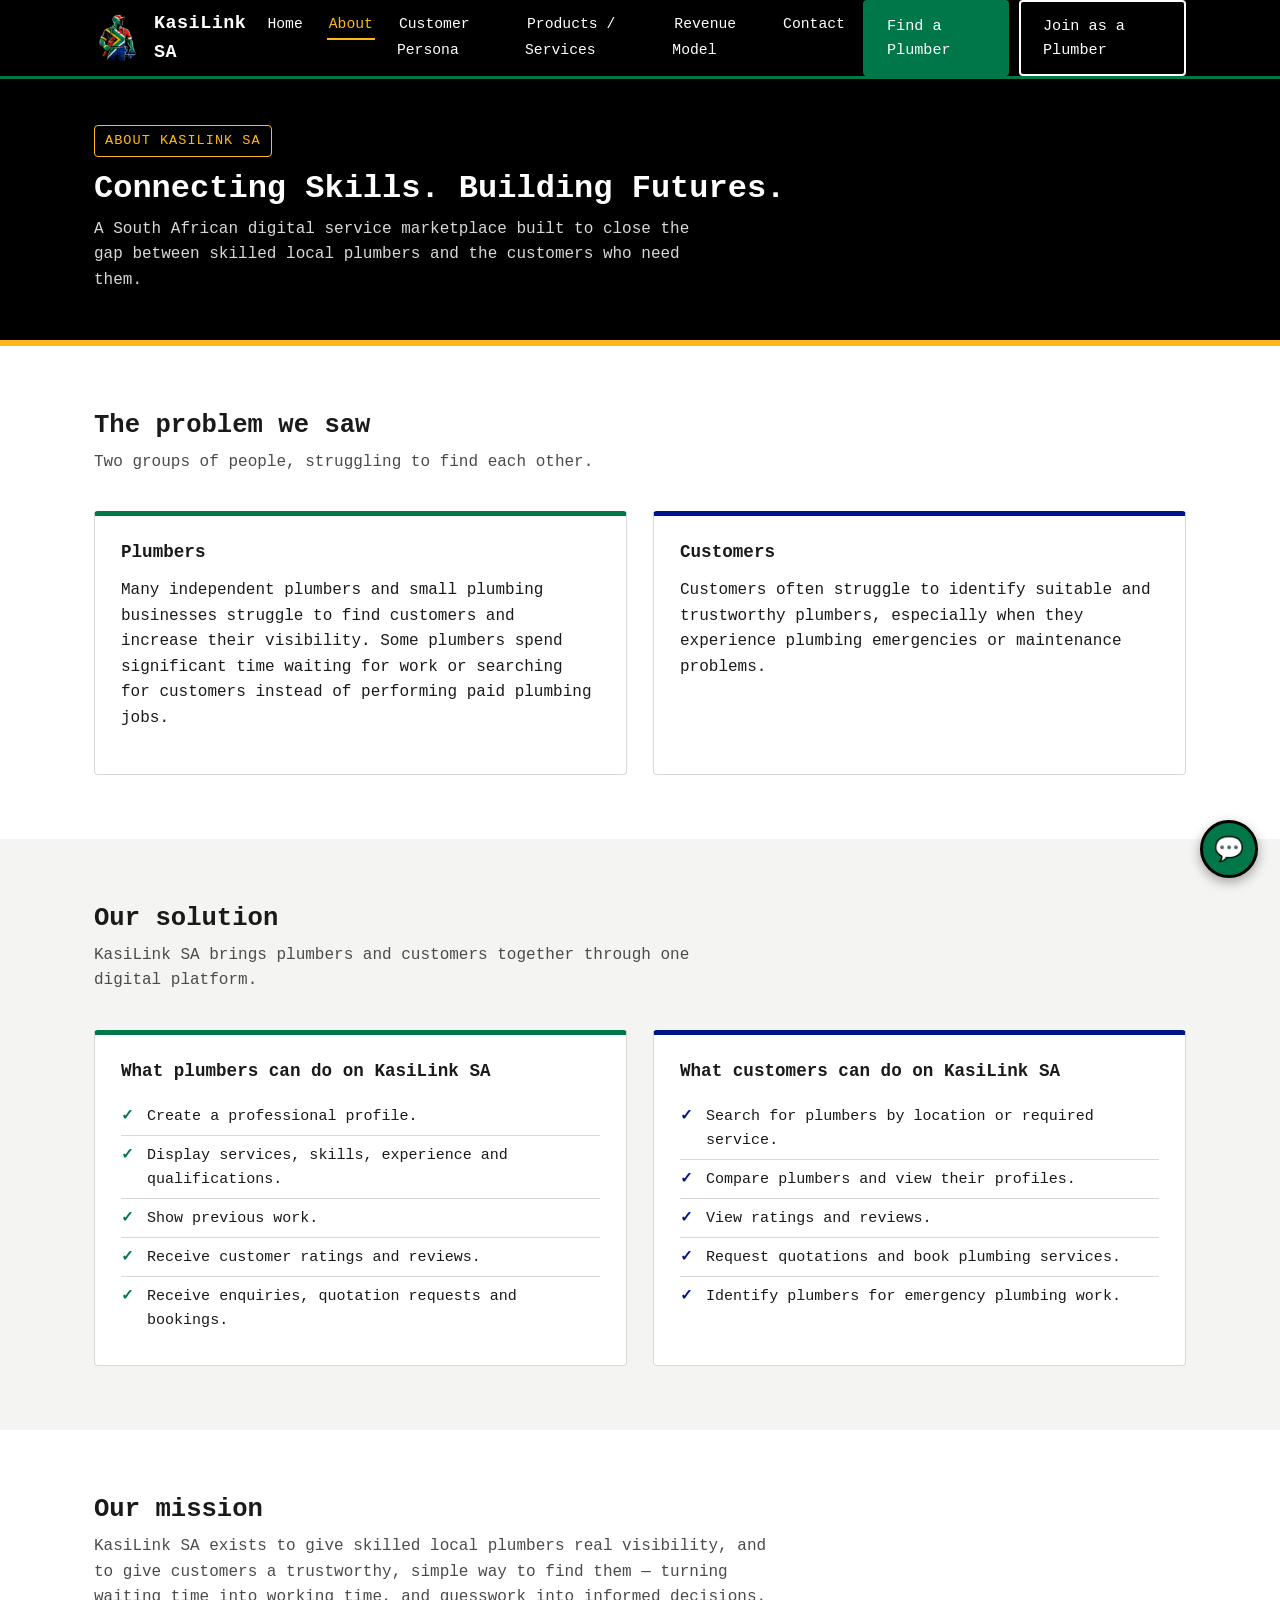
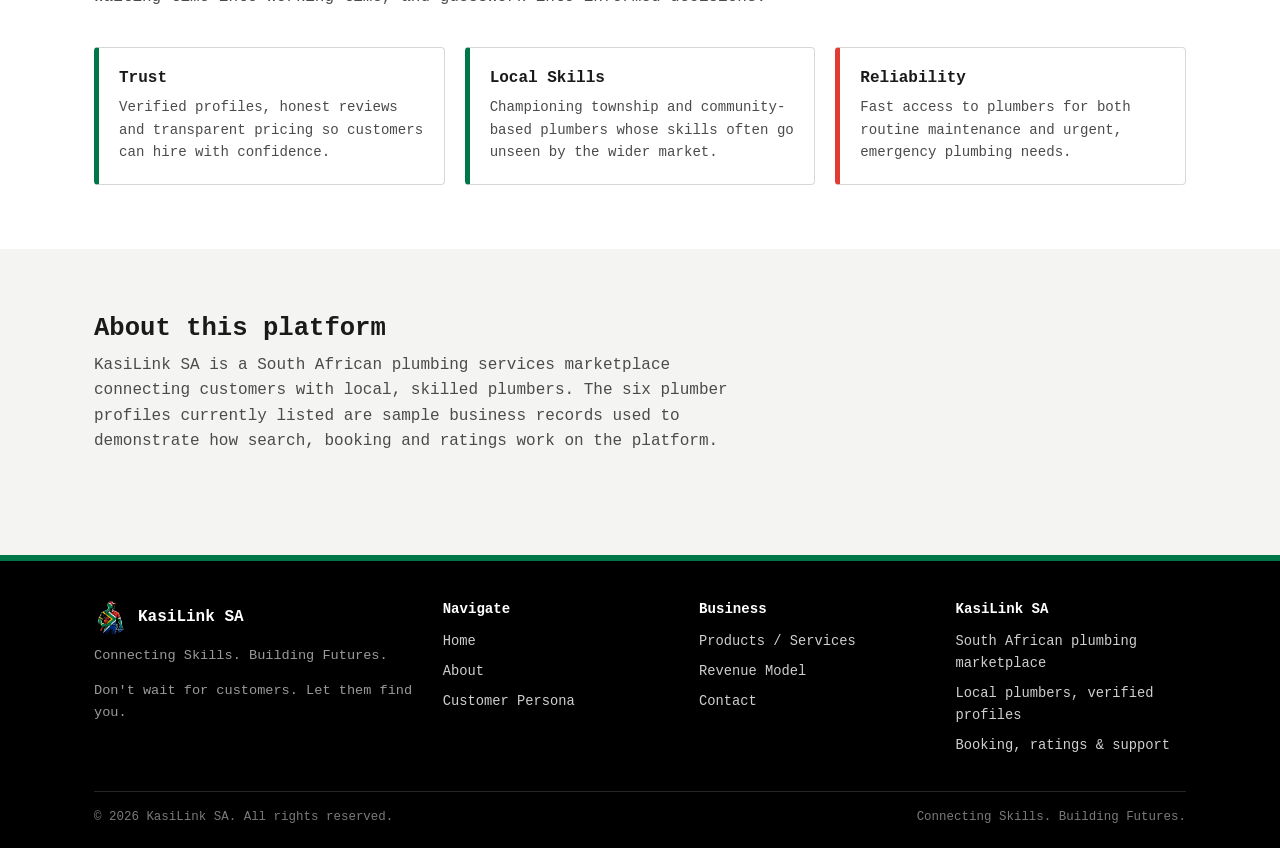
==== about.html @ 99293036 "Add files via upload" ====
<!DOCTYPE html>
<html lang="en">
<head>
<meta charset="UTF-8">
<meta name="viewport" content="width=device-width, initial-scale=1.0">
<title>About — KasiLink SA</title>
<meta name="description" content="Learn about KasiLink SA, a South African digital marketplace connecting skilled local plumbers with customers who need plumbing services.">
<link rel="stylesheet" href="css/style.css">
</head>
<body>

<!-- ============ HEADER ============ -->
<header class="site-header">
  <div class="container header-inner">
    <a href="index.html" class="brand">
      <img src="images/kasilink-logo.png" alt="KasiLink SA plumber logo">
      <span class="brand-name">KasiLink SA</span>
    </a>

    <button id="nav-toggle" class="nav-toggle" aria-expanded="false" aria-controls="main-nav">☰ Menu</button>

    <nav id="main-nav" class="main-nav" aria-label="Main navigation">
      <ul>
        <li><a href="index.html">Home</a></li>
        <li><a href="about.html" aria-current="page">About</a></li>
        <li><a href="persona.html">Customer Persona</a></li>
        <li><a href="services.html">Products / Services</a></li>
        <li><a href="revenue.html">Revenue Model</a></li>
        <li><a href="contact.html">Contact</a></li>
      </ul>
    </nav>

    <div class="header-cta">
      <a href="services.html#search" class="btn btn-primary">Find a Plumber</a>
      <a href="contact.html#join" class="btn btn-secondary">Join as a Plumber</a>
    </div>
  </div>
</header>

<!-- ============ PAGE HERO ============ -->
<section class="page-hero">
  <div class="container">
    <span class="hero-label">ABOUT KASILINK SA</span>
    <h1>Connecting Skills. Building Futures.</h1>
    <p>A South African digital service marketplace built to close the gap between skilled local plumbers and the customers who need them.</p>
  </div>
</section>

<!-- ============ THE PROBLEM ============ -->
<section class="section">
  <div class="container">
    <h2 class="section-title">The problem we saw</h2>
    <p class="section-sub">Two groups of people, struggling to find each other.</p>

    <div class="benefits-grid">
      <div class="benefit-panel plumber">
        <h3>Plumbers</h3>
        <p>Many independent plumbers and small plumbing businesses struggle to find customers and increase their visibility. Some plumbers spend significant time waiting for work or searching for customers instead of performing paid plumbing jobs.</p>
      </div>
      <div class="benefit-panel customer">
        <h3>Customers</h3>
        <p>Customers often struggle to identify suitable and trustworthy plumbers, especially when they experience plumbing emergencies or maintenance problems.</p>
      </div>
    </div>
  </div>
</section>

<!-- ============ OUR SOLUTION ============ -->
<section class="section section-alt">
  <div class="container">
    <h2 class="section-title">Our solution</h2>
    <p class="section-sub">KasiLink SA brings plumbers and customers together through one digital platform.</p>

    <div class="benefits-grid">
      <div class="benefit-panel plumber">
        <h3>What plumbers can do on KasiLink SA</h3>
        <ul>
          <li>Create a professional profile.</li>
          <li>Display services, skills, experience and qualifications.</li>
          <li>Show previous work.</li>
          <li>Receive customer ratings and reviews.</li>
          <li>Receive enquiries, quotation requests and bookings.</li>
        </ul>
      </div>
      <div class="benefit-panel customer">
        <h3>What customers can do on KasiLink SA</h3>
        <ul>
          <li>Search for plumbers by location or required service.</li>
          <li>Compare plumbers and view their profiles.</li>
          <li>View ratings and reviews.</li>
          <li>Request quotations and book plumbing services.</li>
          <li>Identify plumbers for emergency plumbing work.</li>
        </ul>
      </div>
    </div>
  </div>
</section>

<!-- ============ MISSION / VALUES ============ -->
<section class="section">
  <div class="container">
    <h2 class="section-title">Our mission</h2>
    <p class="section-sub" style="max-width:70ch;">KasiLink SA exists to give skilled local plumbers real visibility, and to give customers a trustworthy, simple way to find them — turning waiting time into working time, and guesswork into informed decisions.</p>

    <div class="service-grid">
      <div class="service-card">
        <h3>Trust</h3>
        <p>Verified profiles, honest reviews and transparent pricing so customers can hire with confidence.</p>
      </div>
      <div class="service-card">
        <h3>Local Skills</h3>
        <p>Championing township and community-based plumbers whose skills often go unseen by the wider market.</p>
      </div>
      <div class="service-card emergency">
        <h3>Reliability</h3>
        <p>Fast access to plumbers for both routine maintenance and urgent, emergency plumbing needs.</p>
      </div>
    </div>
  </div>
</section>

<!-- ============ ABOUT THIS PLATFORM ============ -->
<section class="section section-alt">
  <div class="container">
    <h2 class="section-title">About this platform</h2>
    <p class="section-sub mt-0" style="max-width:70ch;">KasiLink SA is a South African plumbing services marketplace connecting customers with local, skilled plumbers. The six plumber profiles currently listed are sample business records used to demonstrate how search, booking and ratings work on the platform.</p>
  </div>
</section>

<!-- ============ FOOTER ============ -->
<footer class="site-footer">
  <div class="container">
    <div class="footer-grid">
      <div>
        <div class="footer-brand">
          <img src="images/kasilink-logo.png" alt="KasiLink SA plumber logo">
          <span>KasiLink SA</span>
        </div>
        <p class="footer-tagline">Connecting Skills. Building Futures.</p>
        <p class="footer-tagline">Don't wait for customers. Let them find you.</p>
      </div>
      <div>
        <h4>Navigate</h4>
        <ul>
          <li><a href="index.html">Home</a></li>
          <li><a href="about.html">About</a></li>
          <li><a href="persona.html">Customer Persona</a></li>
        </ul>
      </div>
      <div>
        <h4>Business</h4>
        <ul>
          <li><a href="services.html">Products / Services</a></li>
          <li><a href="revenue.html">Revenue Model</a></li>
          <li><a href="contact.html">Contact</a></li>
        </ul>
      </div>
      <div>
        <h4>KasiLink SA</h4>
        <ul>
          <li>South African plumbing marketplace</li>
          <li>Local plumbers, verified profiles</li>
          <li>Booking, ratings &amp; support</li>
        </ul>
      </div>
    </div>
    <div class="footer-bottom">
      <span>&copy; 2026 KasiLink SA. All rights reserved.</span>
      <span>Connecting Skills. Building Futures.</span>
    </div>
  </div>
</footer>

<!-- ============ AI ASSISTANT (rule-based chat widget) ============ -->
<button id="chat-toggle" class="chat-toggle" aria-expanded="false" aria-controls="chat-panel" aria-label="Open KasiLink SA assistant">💬</button>

<div id="chat-panel" class="chat-panel" role="dialog" aria-label="KasiLink SA assistant">
  <div class="chat-head">
    <div class="chat-head-title">
      <img src="images/kasilink-logo.png" alt="">
      <span>KasiLink SA Assistant</span>
    </div>
    <button id="chat-close" class="chat-close" aria-label="Close assistant">✕</button>
  </div>
  <div id="chat-log" class="chat-log">
    <div class="chat-msg bot">Hi! I'm the KasiLink SA assistant. Ask me about services, pricing, bookings, emergencies, or joining as a plumber.</div>
  </div>
  <div id="chat-quick-replies" class="chat-quick-replies"></div>
  <form id="chat-form" class="chat-form">
    <input type="text" id="chat-input" placeholder="Type a question..." aria-label="Type a question for the assistant">
    <button type="submit">Send</button>
  </form>
  <p class="chat-disclaimer">KasiLink SA assistant — answers are grounded in our real service, price and plumber data.</p>
</div>

<script src="js/script.js"></script>
</body>
</html>
---- css/style.css ----
/* =========================================================
   KasiLink SA — Stylesheet
   South African plumbing services marketplace
   ========================================================= */

:root {
  /* South African flag colour palette */
  --sa-black: #000000;
  --sa-green: #007749;
  --sa-gold: #FFB81C;
  --sa-red: #E03C31;
  --sa-blue: #001489;
  --sa-white: #FFFFFF;

  /* Derived tones used for surfaces and hover states */
  --sa-green-dark: #00532f;
  --sa-blue-dark: #000d5e;
  --sa-gray-bg: #f4f4f2;
  --sa-gray-line: #d8d8d4;
  --sa-text: #1a1a1a;

  /* Type */
  --font-main: "Courier New", Courier, monospace;

  /* Layout */
  --max-width: 1140px;
  --radius: 4px;
  --header-height: 76px;
}

/* -------------------- Reset -------------------- */
* {
  box-sizing: border-box;
}

html {
  scroll-behavior: smooth;
}

body {
  margin: 0;
  font-family: var(--font-main);
  color: var(--sa-text);
  background: var(--sa-white);
  line-height: 1.6;
}

img {
  max-width: 100%;
  display: block;
}

a {
  color: var(--sa-blue);
  text-decoration: none;
}

a:hover {
  color: var(--sa-green);
}

h1, h2, h3, h4 {
  font-family: var(--font-main);
  line-height: 1.25;
  margin: 0 0 0.6em 0;
}

p {
  margin: 0 0 1em 0;
}

ul {
  margin: 0;
  padding: 0;
  list-style: none;
}

button {
  font-family: var(--font-main);
  cursor: pointer;
}

.container {
  max-width: var(--max-width);
  margin: 0 auto;
  padding: 0 24px;
}

/* Visible keyboard focus for accessibility */
a:focus-visible,
button:focus-visible,
input:focus-visible,
select:focus-visible,
textarea:focus-visible {
  outline: 3px solid var(--sa-gold);
  outline-offset: 2px;
}

@media (prefers-reduced-motion: reduce) {
  * {
    animation-duration: 0.01ms !important;
    transition-duration: 0.01ms !important;
    scroll-behavior: auto !important;
  }
}

/* -------------------- Buttons -------------------- */
.btn {
  display: inline-block;
  font-family: var(--font-main);
  font-size: 0.95rem;
  padding: 12px 22px;
  border-radius: var(--radius);
  border: 2px solid transparent;
  cursor: pointer;
  transition: background-color 0.15s ease, color 0.15s ease, border-color 0.15s ease;
}

.btn-primary {
  background: var(--sa-green);
  color: var(--sa-white);
  border-color: var(--sa-green);
}

.btn-primary:hover {
  background: var(--sa-gold);
  border-color: var(--sa-gold);
  color: var(--sa-black);
}

.btn-secondary {
  background: transparent;
  color: var(--sa-white);
  border-color: var(--sa-white);
}

.btn-secondary:hover {
  background: var(--sa-white);
  color: var(--sa-black);
}

.btn-blue {
  background: var(--sa-blue);
  color: var(--sa-white);
  border-color: var(--sa-blue);
}

.btn-blue:hover {
  background: var(--sa-gold);
  border-color: var(--sa-gold);
  color: var(--sa-black);
}

.btn-outline {
  background: transparent;
  color: var(--sa-blue);
  border-color: var(--sa-blue);
}

.btn-outline:hover {
  background: var(--sa-blue);
  color: var(--sa-white);
}

.btn-emergency {
  background: var(--sa-red);
  color: var(--sa-white);
  border-color: var(--sa-red);
}

.btn-emergency:hover {
  background: var(--sa-gold);
  border-color: var(--sa-gold);
  color: var(--sa-black);
}

.btn-block {
  width: 100%;
  text-align: center;
}

/* -------------------- Header -------------------- */
.site-header {
  position: sticky;
  top: 0;
  z-index: 100;
  background: var(--sa-black);
  border-bottom: 3px solid var(--sa-green);
}

.header-inner {
  display: flex;
  align-items: center;
  justify-content: space-between;
  gap: 16px;
  height: var(--header-height);
}

.brand {
  display: flex;
  align-items: center;
  gap: 12px;
  color: var(--sa-white);
}

.brand img {
  height: 48px;
  width: 48px;
  object-fit: contain;
  background: var(--sa-black);
  border-radius: 50%;
}

.brand-name {
  font-weight: bold;
  font-size: 1.15rem;
  letter-spacing: 0.5px;
  color: var(--sa-white);
}

.main-nav {
  display: flex;
}

.main-nav ul {
  display: flex;
  gap: 22px;
}

.main-nav a {
  color: var(--sa-white);
  font-size: 0.92rem;
  padding: 6px 2px;
  border-bottom: 2px solid transparent;
}

.main-nav a:hover,
.main-nav a[aria-current="page"] {
  color: var(--sa-gold);
  border-bottom-color: var(--sa-gold);
}

.header-cta {
  display: flex;
  align-items: center;
  gap: 10px;
}

.nav-toggle {
  display: none;
  background: transparent;
  border: 2px solid var(--sa-white);
  color: var(--sa-white);
  border-radius: var(--radius);
  padding: 8px 10px;
  font-size: 1rem;
}

@media (max-width: 900px) {
  .header-cta .btn-secondary {
    display: none;
  }
}

@media (max-width: 800px) {
  .nav-toggle {
    display: inline-block;
  }

  .main-nav {
    position: absolute;
    top: var(--header-height);
    left: 0;
    right: 0;
    background: var(--sa-black);
    border-bottom: 3px solid var(--sa-green);
    display: none;
  }

  .main-nav.open {
    display: block;
  }

  .main-nav ul {
    flex-direction: column;
    gap: 0;
    padding: 8px 24px 16px;
  }

  .main-nav a {
    display: block;
    padding: 12px 0;
    border-bottom: 1px solid #1c1c1c;
  }

  .header-cta {
    display: none;
  }
}

/* -------------------- Hero -------------------- */
.hero {
  background: var(--sa-black);
  color: var(--sa-white);
  padding: 64px 0;
  border-bottom: 6px solid var(--sa-gold);
}

.hero-inner {
  display: grid;
  grid-template-columns: 1.1fr 0.9fr;
  gap: 40px;
  align-items: center;
}

.hero-label {
  display: inline-block;
  color: var(--sa-gold);
  font-size: 0.85rem;
  letter-spacing: 1px;
  border: 1px solid var(--sa-gold);
  padding: 4px 10px;
  border-radius: var(--radius);
  margin-bottom: 18px;
}

.hero h1 {
  font-size: 2.4rem;
  margin-bottom: 18px;
}

.hero p {
  color: #d8d8d8;
  max-width: 46ch;
  margin-bottom: 26px;
}

.hero-actions {
  display: flex;
  gap: 14px;
  flex-wrap: wrap;
}

.hero-art {
  display: flex;
  justify-content: center;
  align-items: center;
}

.hero-art svg {
  width: 100%;
  max-width: 360px;
  height: auto;
}

.hero-logo {
  width: 100%;
  max-width: 320px;
  height: auto;
  filter: drop-shadow(0 12px 24px rgba(0, 0, 0, 0.18));
}

@media (max-width: 860px) {
  .hero-inner {
    grid-template-columns: 1fr;
  }

  .hero-art {
    order: -1;
  }
}

/* -------------------- Page header (non-home) -------------------- */
.page-hero {
  background: var(--sa-black);
  color: var(--sa-white);
  padding: 46px 0;
  border-bottom: 6px solid var(--sa-gold);
}

.page-hero .hero-label {
  margin-bottom: 12px;
}

.page-hero h1 {
  font-size: 2rem;
  margin-bottom: 8px;
}

.page-hero p {
  color: #d8d8d8;
  max-width: 62ch;
  margin: 0;
}

/* -------------------- Sections -------------------- */
.section {
  padding: 64px 0;
}

.section-alt {
  background: var(--sa-gray-bg);
}

.section-title {
  font-size: 1.6rem;
  margin-bottom: 8px;
}

.section-sub {
  color: #4b4b4b;
  max-width: 62ch;
  margin-bottom: 36px;
}

/* -------------------- How it works -------------------- */
.steps {
  display: grid;
  grid-template-columns: repeat(4, 1fr);
  gap: 22px;
}

.step-card {
  background: var(--sa-white);
  border: 1px solid var(--sa-gray-line);
  border-top: 4px solid var(--sa-green);
  border-radius: var(--radius);
  padding: 22px;
}

.step-num {
  font-weight: bold;
  color: var(--sa-green);
  font-size: 1.4rem;
  margin-bottom: 10px;
}

.step-card h3 {
  font-size: 1rem;
  margin-bottom: 8px;
}

.step-card p {
  font-size: 0.92rem;
  color: #4b4b4b;
  margin: 0;
}

@media (max-width: 900px) {
  .steps {
    grid-template-columns: 1fr 1fr;
  }
}

@media (max-width: 560px) {
  .steps {
    grid-template-columns: 1fr;
  }
}

/* -------------------- Benefits -------------------- */
.benefits-grid {
  display: grid;
  grid-template-columns: 1fr 1fr;
  gap: 26px;
}

.benefit-panel {
  background: var(--sa-white);
  border: 1px solid var(--sa-gray-line);
  border-radius: var(--radius);
  padding: 26px;
}

.benefit-panel.customer {
  border-top: 5px solid var(--sa-blue);
}

.benefit-panel.plumber {
  border-top: 5px solid var(--sa-green);
}

.benefit-panel h3 {
  font-size: 1.1rem;
  margin-bottom: 14px;
}

.benefit-panel li {
  padding: 7px 0 7px 26px;
  position: relative;
  font-size: 0.94rem;
  border-bottom: 1px solid var(--sa-gray-line);
}

.benefit-panel li:last-child {
  border-bottom: none;
}

.benefit-panel.customer li::before {
  content: "✓";
  position: absolute;
  left: 0;
  color: var(--sa-blue);
  font-weight: bold;
}

.benefit-panel.plumber li::before {
  content: "✓";
  position: absolute;
  left: 0;
  color: var(--sa-green);
  font-weight: bold;
}

@media (max-width: 760px) {
  .benefits-grid {
    grid-template-columns: 1fr;
  }
}

/* -------------------- Find a Plumber search -------------------- */
.search-panel {
  background: var(--sa-white);
  border: 1px solid var(--sa-gray-line);
  border-radius: var(--radius);
  padding: 26px;
  box-shadow: 0 6px 0 var(--sa-black);
}

.search-form {
  display: grid;
  grid-template-columns: 1fr 1fr auto;
  gap: 14px;
  align-items: end;
}

.field {
  display: flex;
  flex-direction: column;
  gap: 6px;
}

.field label {
  font-size: 0.82rem;
  color: #4b4b4b;
}

.field input,
.field select {
  font-family: var(--font-main);
  padding: 11px 12px;
  border: 1px solid var(--sa-gray-line);
  border-radius: var(--radius);
  font-size: 0.95rem;
  background: var(--sa-white);
}

@media (max-width: 760px) {
  .search-form {
    grid-template-columns: 1fr;
  }
}

#search-results {
  margin-top: 26px;
}

#search-status {
  font-size: 0.9rem;
  color: #4b4b4b;
  margin-bottom: 14px;
}

/* -------------------- Plumber cards -------------------- */
.plumber-grid {
  display: grid;
  grid-template-columns: repeat(3, 1fr);
  gap: 22px;
}

@media (max-width: 900px) {
  .plumber-grid {
    grid-template-columns: 1fr 1fr;
  }
}

@media (max-width: 620px) {
  .plumber-grid {
    grid-template-columns: 1fr;
  }
}

.plumber-card {
  background: var(--sa-white);
  border: 1px solid var(--sa-gray-line);
  border-radius: var(--radius);
  overflow: hidden;
  display: flex;
  flex-direction: column;
}

.plumber-photo {
  height: 130px;
  display: flex;
  align-items: center;
  justify-content: center;
  background: var(--sa-black);
  color: var(--sa-white);
  font-size: 1.8rem;
  font-weight: bold;
  letter-spacing: 1px;
  position: relative;
  overflow: hidden;
}

.plumber-photo::after {
  content: "";
  position: absolute;
  left: 0;
  right: 0;
  bottom: 0;
  height: 5px;
  background: linear-gradient(90deg, var(--sa-green) 0 33%, var(--sa-gold) 33% 66%, var(--sa-red) 66% 100%);
}

.plumber-body {
  padding: 18px;
  display: flex;
  flex-direction: column;
  gap: 8px;
  flex: 1;
}

.plumber-name {
  font-size: 1.05rem;
  font-weight: bold;
  margin: 0;
}

.plumber-spec {
  color: var(--sa-blue);
  font-size: 0.85rem;
}

.plumber-meta {
  display: flex;
  justify-content: space-between;
  font-size: 0.85rem;
  color: #4b4b4b;
  border-top: 1px dashed var(--sa-gray-line);
  border-bottom: 1px dashed var(--sa-gray-line);
  padding: 8px 0;
}

.plumber-rating {
  color: var(--sa-gold);
  font-weight: bold;
}

.plumber-rating span.count {
  color: #4b4b4b;
  font-weight: normal;
  font-size: 0.82rem;
}

.plumber-review {
  font-size: 0.85rem;
  font-style: italic;
  color: #4b4b4b;
  background: var(--sa-gray-bg);
  padding: 8px 10px;
  border-radius: var(--radius);
}

.review-tag {
  display: inline-block;
  font-style: normal;
  font-size: 0.68rem;
  letter-spacing: 0.5px;
  background: var(--sa-gold);
  color: var(--sa-black);
  padding: 2px 6px;
  border-radius: var(--radius);
  margin-bottom: 6px;
}

.plumber-actions {
  display: flex;
  gap: 8px;
  margin-top: auto;
  padding-top: 6px;
}

.plumber-actions .btn {
  flex: 1;
  padding: 9px 10px;
  font-size: 0.85rem;
  text-align: center;
}

.emergency-badge {
  display: inline-block;
  background: var(--sa-red);
  color: var(--sa-white);
  font-size: 0.72rem;
  padding: 3px 8px;
  border-radius: var(--radius);
}

.demo-note {
  font-size: 0.78rem;
  color: #6b6b6b;
  border-left: 3px solid var(--sa-gold);
  padding: 8px 12px;
  background: var(--sa-gray-bg);
  margin-bottom: 30px;
}

/* -------------------- Services list -------------------- */
.service-grid {
  display: grid;
  grid-template-columns: repeat(3, 1fr);
  gap: 20px;
}

@media (max-width: 900px) {
  .service-grid {
    grid-template-columns: 1fr 1fr;
  }
}

@media (max-width: 560px) {
  .service-grid {
    grid-template-columns: 1fr;
  }
}

.service-card {
  background: var(--sa-white);
  border: 1px solid var(--sa-gray-line);
  border-left: 5px solid var(--sa-green);
  border-radius: var(--radius);
  padding: 20px;
}

.service-card.emergency {
  border-left-color: var(--sa-red);
}

.service-card h3 {
  font-size: 1rem;
  margin-bottom: 8px;
}

.service-card p {
  font-size: 0.88rem;
  color: #4b4b4b;
  margin: 0;
}

.service-card .service-price {
  font-size: 1.1rem;
  font-weight: bold;
  color: var(--sa-blue);
}

.service-card.emergency .service-price {
  color: var(--sa-red);
}

/* -------------------- Persona cards -------------------- */
.persona-grid {
  display: grid;
  grid-template-columns: 1fr 1fr;
  gap: 26px;
}

@media (max-width: 800px) {
  .persona-grid {
    grid-template-columns: 1fr;
  }
}

.persona-card {
  background: var(--sa-white);
  border: 1px solid var(--sa-gray-line);
  border-radius: var(--radius);
  overflow: hidden;
}

.persona-head {
  display: flex;
  align-items: center;
  gap: 14px;
  padding: 20px;
  color: var(--sa-white);
}

.persona-head.customer-head {
  background: var(--sa-blue);
}

.persona-head.plumber-head {
  background: var(--sa-green);
}

.persona-avatar {
  width: 54px;
  height: 54px;
  border-radius: 50%;
  background: rgba(255, 255, 255, 0.15);
  display: flex;
  align-items: center;
  justify-content: center;
  font-weight: bold;
  font-size: 1.2rem;
  flex-shrink: 0;
}

.persona-head h3 {
  margin: 0;
  font-size: 1.1rem;
}

.persona-head p {
  margin: 0;
  font-size: 0.82rem;
  opacity: 0.9;
}

.persona-body {
  padding: 20px;
}

.persona-body dl {
  display: grid;
  grid-template-columns: 110px 1fr;
  row-gap: 10px;
  column-gap: 10px;
  margin: 0 0 16px 0;
  font-size: 0.88rem;
}

.persona-body dt {
  color: #6b6b6b;
}

.persona-body dd {
  margin: 0;
}

.persona-body h4 {
  font-size: 0.88rem;
  margin: 14px 0 8px;
  color: var(--sa-black);
  border-bottom: 2px solid var(--sa-gold);
  display: inline-block;
  padding-bottom: 2px;
}

.persona-body ul li {
  font-size: 0.86rem;
  padding: 4px 0 4px 18px;
  position: relative;
}

.persona-body ul li::before {
  content: "—";
  position: absolute;
  left: 0;
  color: var(--sa-gold);
}

/* -------------------- Revenue model -------------------- */
.revenue-grid {
  display: grid;
  grid-template-columns: repeat(3, 1fr);
  gap: 20px;
  margin-bottom: 40px;
}

@media (max-width: 900px) {
  .revenue-grid {
    grid-template-columns: 1fr;
  }
}

.revenue-card {
  background: var(--sa-white);
  border: 1px solid var(--sa-gray-line);
  border-radius: var(--radius);
  padding: 22px;
  border-top: 4px solid var(--sa-blue);
}

.revenue-card h3 {
  font-size: 1rem;
  margin-bottom: 8px;
}

.revenue-card p {
  font-size: 0.88rem;
  color: #4b4b4b;
  margin: 0;
}

.calculator {
  background: var(--sa-black);
  color: var(--sa-white);
  border-radius: var(--radius);
  padding: 30px;
  display: grid;
  grid-template-columns: 1fr 1fr;
  gap: 30px;
}

@media (max-width: 800px) {
  .calculator {
    grid-template-columns: 1fr;
  }
}

.calculator h3 {
  color: var(--sa-gold);
  font-size: 1.05rem;
  margin-bottom: 16px;
}

.calc-form .field label {
  color: #cfcfcf;
}

.calc-form .field {
  margin-bottom: 16px;
}

.calc-form input,
.calc-form select {
  width: 100%;
}

.calc-results {
  border-left: 1px solid #333;
  padding-left: 30px;
}

@media (max-width: 800px) {
  .calc-results {
    border-left: none;
    padding-left: 0;
    border-top: 1px solid #333;
    padding-top: 20px;
  }
}

.calc-row {
  display: flex;
  justify-content: space-between;
  padding: 10px 0;
  border-bottom: 1px dashed #333;
  font-size: 0.92rem;
}

.calc-row.total {
  border-bottom: none;
  padding-top: 14px;
  font-size: 1.1rem;
  font-weight: bold;
  color: var(--sa-gold);
}

.calc-row .value.positive {
  color: var(--sa-green);
}

.calc-row .value.negative {
  color: var(--sa-red);
}

/* -------------------- Forms (booking / contact / rating) -------------------- */
.form-card {
  background: var(--sa-white);
  border: 1px solid var(--sa-gray-line);
  border-radius: var(--radius);
  padding: 28px;
  max-width: 560px;
}

.form-card .field {
  margin-bottom: 16px;
}

.form-card input,
.form-card select,
.form-card textarea {
  width: 100%;
  font-family: var(--font-main);
  padding: 11px 12px;
  border: 1px solid var(--sa-gray-line);
  border-radius: var(--radius);
  font-size: 0.95rem;
}

.form-card textarea {
  resize: vertical;
  min-height: 110px;
}

.form-msg {
  margin-top: 14px;
  padding: 12px 14px;
  border-radius: var(--radius);
  font-size: 0.9rem;
  display: none;
}

.form-msg.success {
  display: block;
  background: #e6f4ec;
  color: var(--sa-green-dark);
  border: 1px solid var(--sa-green);
}

.form-msg.error {
  display: block;
  background: #fbeceb;
  color: var(--sa-red);
  border: 1px solid var(--sa-red);
}

/* Star rating */
.star-rating {
  display: flex;
  gap: 6px;
  font-size: 1.6rem;
  margin-bottom: 6px;
}

.star-rating button {
  background: none;
  border: none;
  color: var(--sa-gray-line);
  padding: 0;
  line-height: 1;
}

.star-rating button.filled {
  color: var(--sa-gold);
}

/* -------------------- Contact page -------------------- */
.contact-layout {
  display: grid;
  grid-template-columns: 1fr 1fr;
  gap: 34px;
  align-items: start;
}

@media (max-width: 860px) {
  .contact-layout {
    grid-template-columns: 1fr;
  }
}

.contact-info-card {
  background: var(--sa-black);
  color: var(--sa-white);
  border-radius: var(--radius);
  padding: 28px;
}

.contact-info-card h3 {
  color: var(--sa-gold);
  font-size: 1.05rem;
}

.contact-info-card ul li {
  padding: 10px 0;
  border-bottom: 1px solid #262626;
  font-size: 0.92rem;
}

.contact-info-card ul li:last-child {
  border-bottom: none;
}

.contact-info-card .label {
  display: block;
  color: #9a9a9a;
  font-size: 0.75rem;
  margin-bottom: 2px;
}

/* -------------------- CTA band -------------------- */
.cta-band {
  background: var(--sa-blue);
  color: var(--sa-white);
  padding: 48px 0;
  text-align: center;
}

.cta-band h2 {
  color: var(--sa-white);
  font-size: 1.5rem;
}

.cta-band p {
  color: #d7d7ec;
  margin-bottom: 22px;
}

.cta-band .btn-group {
  display: flex;
  justify-content: center;
  gap: 14px;
  flex-wrap: wrap;
}

/* -------------------- Footer -------------------- */
.site-footer {
  background: var(--sa-black);
  color: #cfcfcf;
  padding: 40px 0 20px;
  border-top: 6px solid var(--sa-green);
}

.footer-grid {
  display: grid;
  grid-template-columns: 1.4fr 1fr 1fr 1fr;
  gap: 26px;
  margin-bottom: 26px;
}

@media (max-width: 760px) {
  .footer-grid {
    grid-template-columns: 1fr 1fr;
  }
}

.footer-brand {
  display: flex;
  align-items: center;
  gap: 10px;
  margin-bottom: 10px;
}

.footer-brand img {
  height: 34px;
  width: 34px;
  border-radius: 50%;
}

.footer-brand span {
  color: var(--sa-white);
  font-weight: bold;
}

.footer-tagline {
  font-size: 0.85rem;
  color: #9a9a9a;
}

.site-footer h4 {
  color: var(--sa-white);
  font-size: 0.88rem;
  margin-bottom: 12px;
}

.site-footer ul li {
  margin-bottom: 8px;
  font-size: 0.86rem;
}

.site-footer a {
  color: #cfcfcf;
}

.site-footer a:hover {
  color: var(--sa-gold);
}

.footer-bottom {
  border-top: 1px solid #262626;
  padding-top: 16px;
  font-size: 0.78rem;
  color: #7a7a7a;
  display: flex;
  justify-content: space-between;
  flex-wrap: wrap;
  gap: 8px;
}

/* -------------------- Utility -------------------- */
.text-center {
  text-align: center;
}

.mt-0 {
  margin-top: 0;
}

.badge-flag {
  display: inline-flex;
  gap: 3px;
  vertical-align: middle;
}

.badge-flag span {
  width: 10px;
  height: 10px;
  border-radius: 2px;
}

/* -------------------------------------------------------
   AI ASSISTANT CHAT WIDGET (rule-based, vanilla JS only)
   ------------------------------------------------------- */
.chat-toggle {
  position: fixed;
  right: 22px;
  bottom: 22px;
  z-index: 200;
  width: 58px;
  height: 58px;
  border-radius: 50%;
  background: var(--sa-green);
  color: var(--sa-white);
  border: 3px solid var(--sa-black);
  font-size: 1.5rem;
  box-shadow: 0 4px 12px rgba(0, 0, 0, 0.35);
  display: flex;
  align-items: center;
  justify-content: center;
}

.chat-toggle:hover {
  background: var(--sa-gold);
  color: var(--sa-black);
}

.chat-panel {
  position: fixed;
  right: 22px;
  bottom: 90px;
  z-index: 200;
  width: 320px;
  max-width: calc(100vw - 44px);
  max-height: 70vh;
  background: var(--sa-white);
  border: 2px solid var(--sa-black);
  border-radius: var(--radius);
  display: none;
  flex-direction: column;
  overflow: hidden;
  box-shadow: 0 10px 30px rgba(0, 0, 0, 0.35);
}

.chat-panel.open {
  display: flex;
}

.chat-head {
  background: var(--sa-black);
  color: var(--sa-white);
  padding: 12px 14px;
  display: flex;
  align-items: center;
  justify-content: space-between;
  border-bottom: 3px solid var(--sa-green);
}

.chat-head-title {
  display: flex;
  align-items: center;
  gap: 8px;
  font-size: 0.9rem;
}

.chat-head-title img {
  height: 26px;
  width: 26px;
  border-radius: 50%;
}

.chat-close {
  background: none;
  border: none;
  color: var(--sa-white);
  font-size: 1.1rem;
  line-height: 1;
  padding: 2px 6px;
}

.chat-close:hover {
  color: var(--sa-gold);
}

.chat-log {
  flex: 1;
  overflow-y: auto;
  padding: 14px;
  display: flex;
  flex-direction: column;
  gap: 10px;
  background: var(--sa-gray-bg);
}

.chat-msg {
  max-width: 85%;
  padding: 9px 11px;
  border-radius: var(--radius);
  font-size: 0.85rem;
  line-height: 1.45;
}

.chat-msg.bot {
  background: var(--sa-white);
  border: 1px solid var(--sa-gray-line);
  align-self: flex-start;
}

.chat-msg.user {
  background: var(--sa-blue);
  color: var(--sa-white);
  align-self: flex-end;
}

.chat-quick-replies {
  display: flex;
  flex-wrap: wrap;
  gap: 6px;
  padding: 0 14px 10px;
  background: var(--sa-gray-bg);
}

.chat-quick-replies button {
  background: var(--sa-white);
  border: 1px solid var(--sa-blue);
  color: var(--sa-blue);
  font-size: 0.75rem;
  padding: 5px 9px;
  border-radius: 12px;
}

.chat-quick-replies button:hover {
  background: var(--sa-blue);
  color: var(--sa-white);
}

.chat-form {
  display: flex;
  gap: 8px;
  padding: 10px;
  border-top: 1px solid var(--sa-gray-line);
  background: var(--sa-white);
}

.chat-form input {
  flex: 1;
  font-family: var(--font-main);
  padding: 9px 10px;
  border: 1px solid var(--sa-gray-line);
  border-radius: var(--radius);
  font-size: 0.85rem;
}

.chat-form button {
  background: var(--sa-green);
  color: var(--sa-white);
  border: none;
  border-radius: var(--radius);
  padding: 9px 14px;
  font-size: 0.85rem;
}

.chat-form button:hover {
  background: var(--sa-gold);
  color: var(--sa-black);
}

.chat-disclaimer {
  font-size: 0.68rem;
  color: #7a7a7a;
  padding: 6px 12px 10px;
  background: var(--sa-white);
  text-align: center;
}

@media (max-width: 420px) {
  .chat-panel {
    right: 12px;
    left: 12px;
    width: auto;
  }
  .chat-toggle {
    right: 16px;
    bottom: 16px;
  }
}

/* =========================================================
   ADDED — plumber contact actions, profile modal, status text
   ========================================================= */

.plumber-contact-actions {
  display: flex;
  gap: 6px;
  margin-top: 6px;
}

.plumber-contact-actions .btn-small {
  flex: 1;
  text-align: center;
}

.btn-small {
  display: inline-block;
  padding: 7px 8px;
  font-size: 0.75rem;
  border: 1px solid var(--sa-blue);
  border-radius: var(--radius);
  color: var(--sa-blue);
  background: var(--sa-white);
}

.btn-small:hover {
  background: var(--sa-blue);
  color: var(--sa-white);
}

#search-status,
#directory-status,
#availability-status {
  font-size: 0.85rem;
  color: #5a5a5a;
  margin: 0 0 14px;
}

/* -------------------- Plumber profile modal -------------------- */
.profile-modal {
  display: none;
  position: fixed;
  inset: 0;
  background: rgba(0, 0, 0, 0.55);
  z-index: 200;
  align-items: center;
  justify-content: center;
  padding: 20px;
}

.profile-modal.open {
  display: flex;
}

.profile-modal-card {
  background: var(--sa-white);
  border-radius: var(--radius);
  max-width: 480px;
  width: 100%;
  max-height: 88vh;
  overflow-y: auto;
  padding: 26px;
  position: relative;
}

.profile-modal-close {
  position: absolute;
  top: 12px;
  right: 12px;
  background: none;
  border: none;
  font-size: 1.1rem;
  cursor: pointer;
  color: var(--sa-text);
}

.profile-photo {
  width: 76px;
  height: 76px;
  border-radius: 50%;
  background: var(--sa-black);
  color: var(--sa-white);
  display: flex;
  align-items: center;
  justify-content: center;
  font-size: 1.4rem;
  font-weight: bold;
  margin-bottom: 12px;
  position: relative;
  overflow: hidden;
}

/* Real plumber photos (once uploaded to images/plumbers/) sit on top of
   the initials as a background fallback — see plumberAvatarHtml() in
   js/script.js. If the image 404s, its onerror handler removes the <img>
   and the initials show through automatically. */
.plumber-photo img,
.profile-photo img {
  position: absolute;
  inset: 0;
  width: 100%;
  height: 100%;
  object-fit: cover;
  z-index: 2;
}

.plumber-photo-fallback {
  position: relative;
  z-index: 1;
}

.plumber-photo.has-photo::after {
  z-index: 3;
}

.profile-modal-card h2 {
  margin: 0 0 4px;
}

.profile-spec {
  color: var(--sa-blue);
  margin: 0 0 10px;
}

.profile-list {
  list-style: none;
  padding: 0;
  margin: 14px 0;
  display: flex;
  flex-direction: column;
  gap: 6px;
  font-size: 0.9rem;
}

.profile-background {
  font-size: 0.88rem;
  color: #4b4b4b;
  background: var(--sa-gray-bg);
  padding: 10px 12px;
  border-radius: var(--radius);
}

.profile-actions {
  display: flex;
  flex-wrap: wrap;
  gap: 8px;
  margin-top: 16px;
}

.profile-actions .btn-primary {
  flex: 1 1 100%;
}
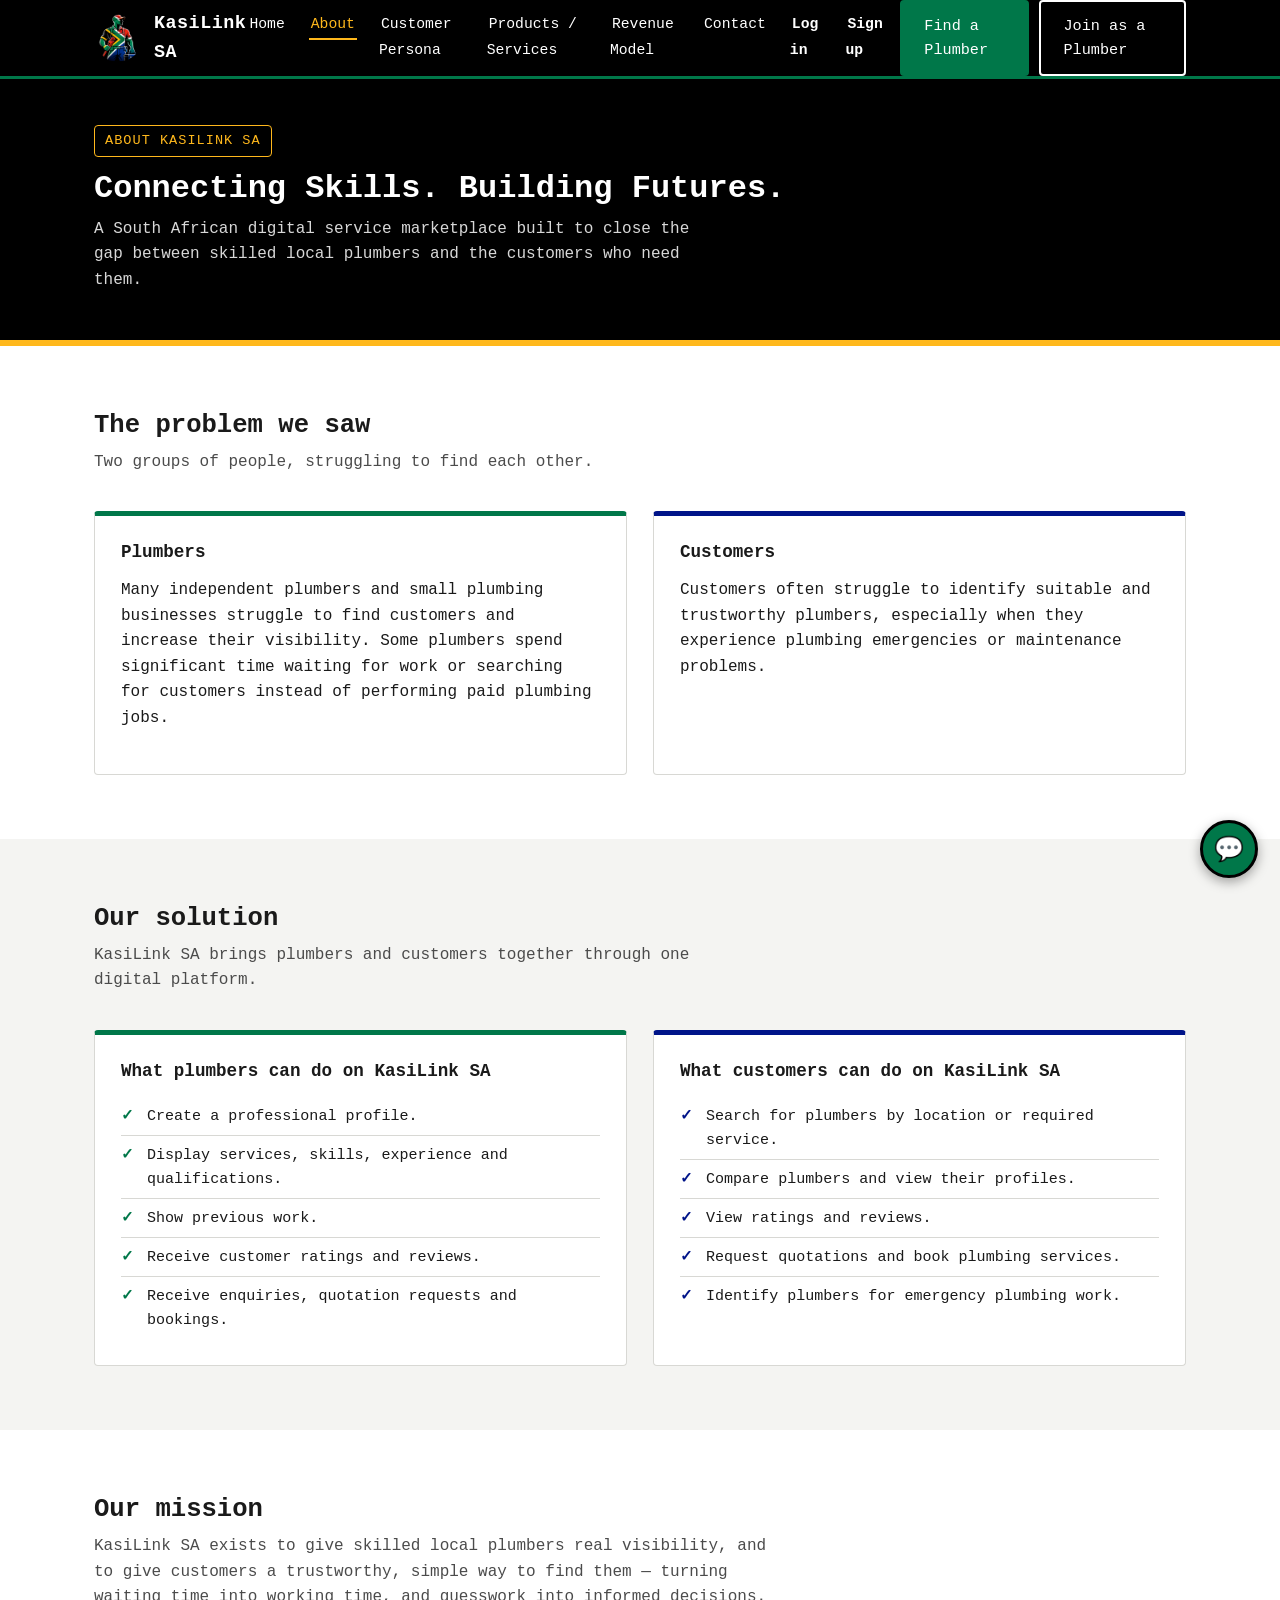
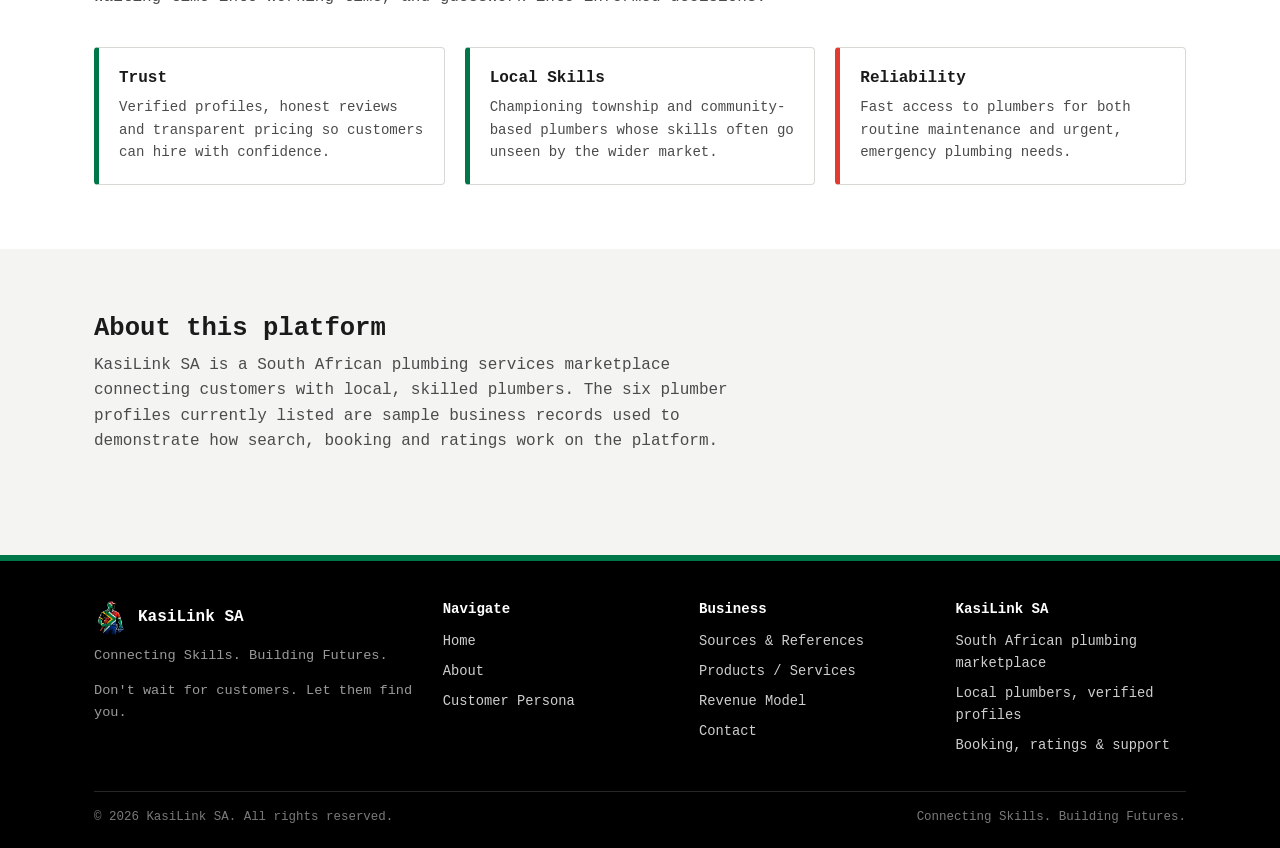
==== commit 8ac3764d: "Add files via upload" ====
--- a/about.html
+++ b/about.html
@@ -150,6 +150,7 @@
       <div>
         <h4>Business</h4>
         <ul>
+          <li><a href="sources.html">Sources &amp; References</a></li>
           <li><a href="services.html">Products / Services</a></li>
           <li><a href="revenue.html">Revenue Model</a></li>
           <li><a href="contact.html">Contact</a></li>
--- a/css/style.css
+++ b/css/style.css
@@ -600,7 +600,7 @@
 }
 
 .plumber-photo {
-  height: 130px;
+  height: 240px;
   display: flex;
   align-items: center;
   justify-content: center;
@@ -1500,6 +1500,7 @@
   width: 100%;
   height: 100%;
   object-fit: cover;
+  object-position: center 22%; /* keep the face in view */
   z-index: 2;
 }
 
@@ -1549,3 +1550,29 @@
 .profile-actions .btn-primary {
   flex: 1 1 100%;
 }
+
+
+/* ---------- Accounts (signup / login / my account) ---------- */
+.auth-wrap { max-width: 520px; margin: 0 auto; }
+.field-hint { font-size: 0.85rem; margin: 4px 0 0; opacity: 0.8; }
+.check-row { display: flex; gap: 10px; align-items: flex-start; margin: 10px 0; font-size: 0.95rem; }
+.check-row input { width: auto; margin-top: 4px; }
+.auth-switch { text-align: center; margin: 14px 0 0; }
+.auth-notice {
+  border: 2px solid var(--sa-gold);
+  background: #fff8e1;
+  border-radius: 10px;
+  padding: 14px 16px;
+  margin: 0 0 16px;
+  display: flex;
+  flex-wrap: wrap;
+  gap: 10px;
+  align-items: center;
+}
+.auth-notice p { margin: 0 8px 0 0; flex: 1 1 100%; font-weight: bold; color: #1a1a1a; }
+.booking-list { display: grid; gap: 12px; margin-bottom: 20px; }
+.booking-card { border: 1px solid #d8d8d4; border-radius: 10px; padding: 12px 16px; background: #fff; }
+.booking-card h3 { margin: 0 0 6px; font-size: 1.05rem; }
+.booking-card p { margin: 2px 0; }
+.nav-auth a { font-weight: bold; }
+[hidden] { display: none !important; }
